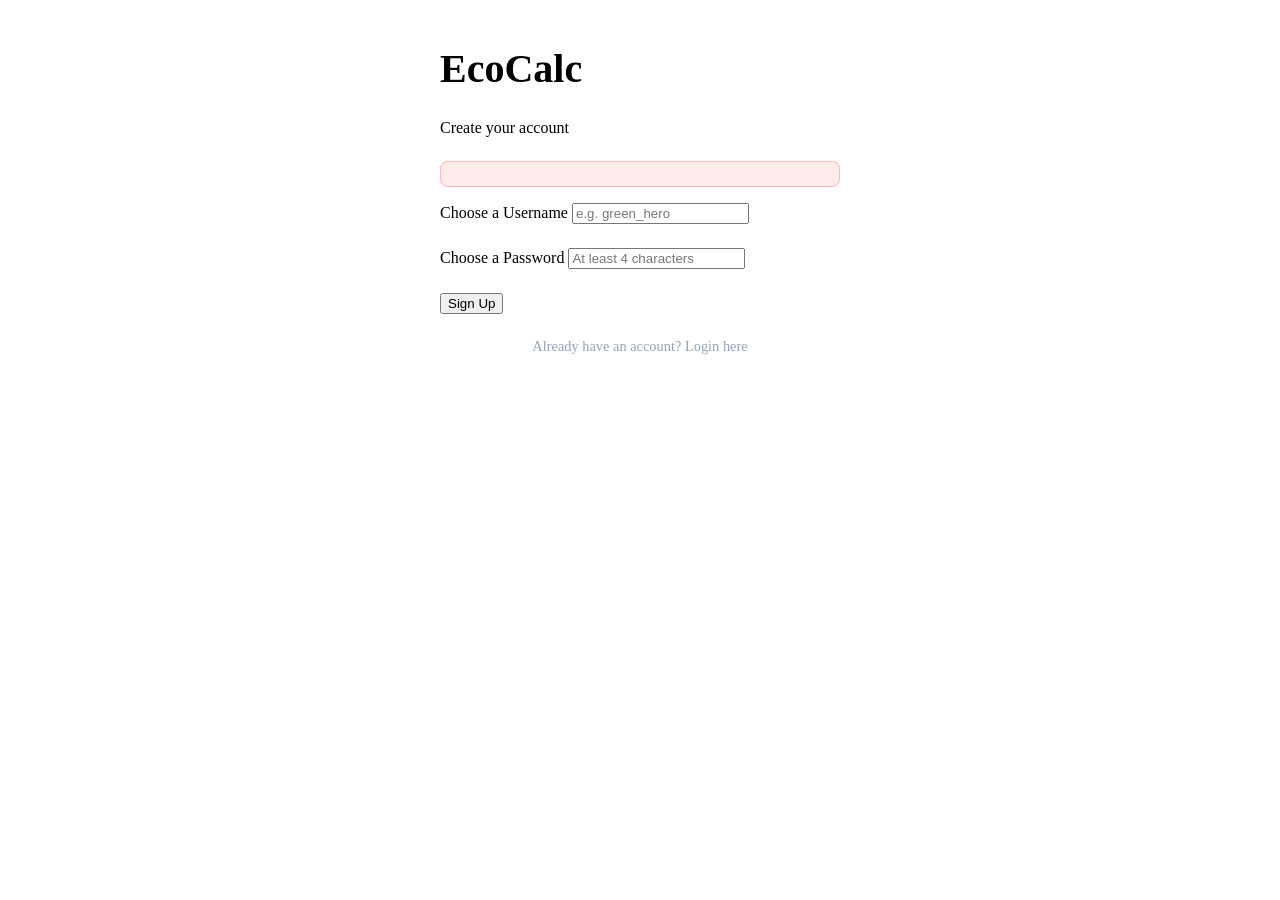
==== signup.html @ e7122d2a "Initial upload" ====
<!DOCTYPE html>
<html lang="en">
<head>
    <meta charset="UTF-8">
    <meta name="viewport" content="width=device-width, initial-scale=1.0">
    <title>EcoCalc - Sign Up</title>
    <link href="https://fonts.googleapis.com/css2?family=Outfit:wght@300;400;600;700&display=swap" rel="stylesheet">
    <link rel="stylesheet" href="static/css/style.css">
    <style>
        .login-container {
            max-width: 400px;
            margin: 0 auto;
            margin-top: 5vh;
        }
        .error-message {
            color: #ef4444;
            background: rgba(239, 68, 68, 0.1);
            border: 1px solid rgba(239, 68, 68, 0.3);
            padding: 0.75rem;
            border-radius: 8px;
            margin-bottom: 1rem;
            text-align: center;
            font-size: 0.95rem;
        }
    </style>
</head>
<body>
    <div class="background-blobs">
        <div class="blob blob-1"></div>
        <div class="blob blob-2"></div>
    </div>

    <main class="container login-container">
        <div class="glass-card">
            <header class="header" style="margin-bottom: 1.5rem;">
                <h1 style="font-size: 2.5rem;">EcoCalc</h1>
                <p>Create your account</p>
            </header>

            <div id="error-box" class="error-message hidden"></div>

            <form id="signup-form">
                <div class="form-group" style="margin-bottom: 1.5rem;">
                    <div class="input-field">
                        <label for="username">Choose a Username</label>
                        <input type="text" id="username" name="username" required placeholder="e.g. green_hero">
                    </div>
                </div>
                
                <div class="form-group" style="margin-bottom: 1.5rem;">
                    <div class="input-field">
                        <label for="password">Choose a Password</label>
                        <input type="password" id="password" name="password" required placeholder="At least 4 characters">
                    </div>
                </div>

                <button type="submit" class="submit-btn">Sign Up</button>
            </form>
            
            <div style="text-align: center; margin-top: 1.5rem;">
                <p style="color: #94a3b8; font-size: 0.9rem;">Already have an account? <a href="login.html" style="color: var(--primary); text-decoration: none;">Login here</a></p>
            </div>
        </div>
    </main>
    <script src="static/js/signup.js"></script>
</body>
</html>
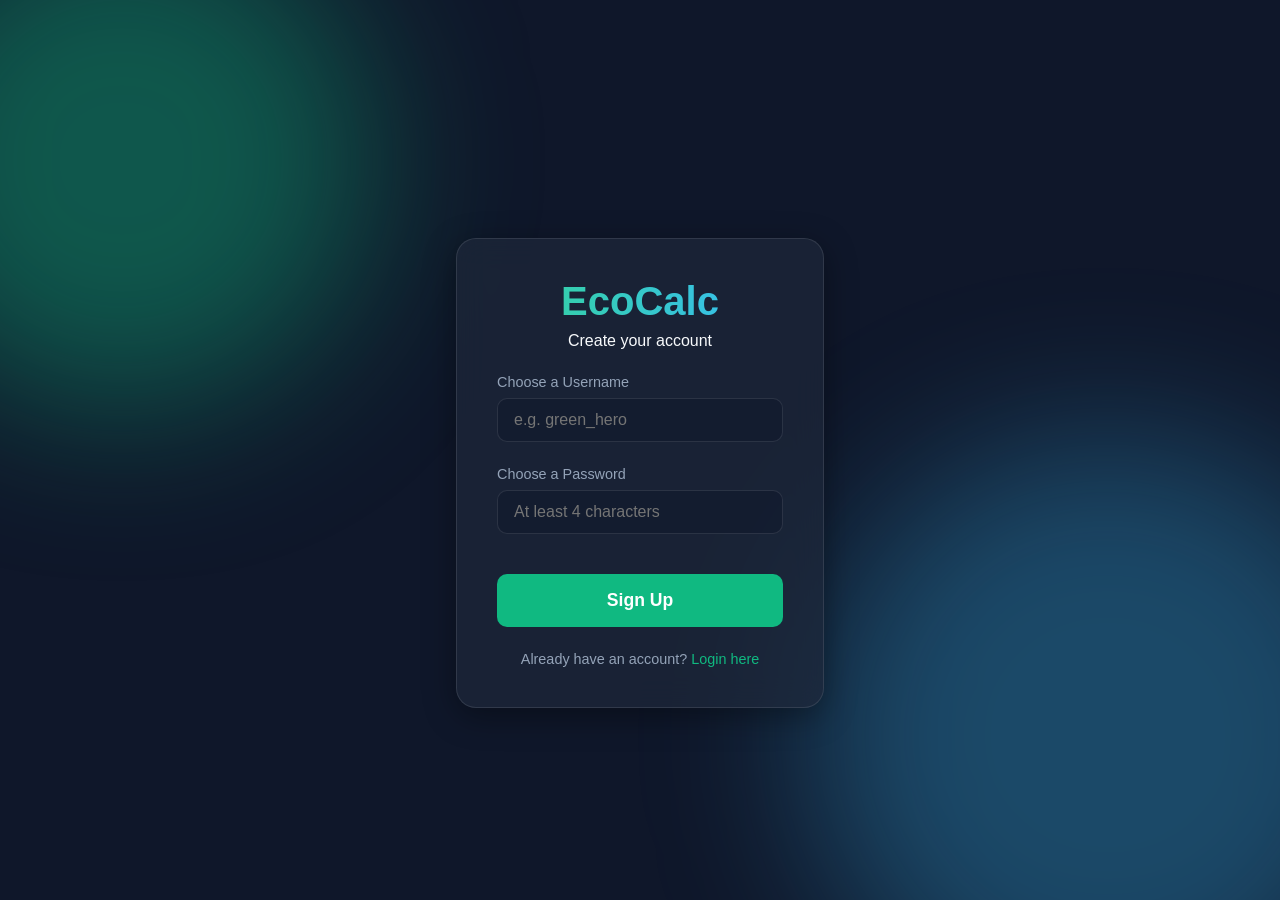
==== commit ac6cf221: "Update signup.html" ====
--- a/signup.html
+++ b/signup.html
@@ -5,7 +5,7 @@
     <meta name="viewport" content="width=device-width, initial-scale=1.0">
     <title>EcoCalc - Sign Up</title>
     <link href="https://fonts.googleapis.com/css2?family=Outfit:wght@300;400;600;700&display=swap" rel="stylesheet">
-    <link rel="stylesheet" href="static/css/style.css">
+    <link rel="stylesheet" href="style.css">
     <style>
         .login-container {
             max-width: 400px;
--- a/style.css
+++ b/style.css
@@ -0,0 +1,289 @@
+:root {
+    --bg-color: #0f172a;
+    --text-color: #f8fafc;
+    --primary: #10b981;
+    --primary-hover: #059669;
+    --glass-bg: rgba(30, 41, 59, 0.7);
+    --glass-border: rgba(255, 255, 255, 0.1);
+    --card-shadow: 0 8px 32px 0 rgba(0, 0, 0, 0.37);
+    --blob-1: rgba(16, 185, 129, 0.4);
+    --blob-2: rgba(56, 189, 248, 0.3);
+}
+
+* {
+    margin: 0;
+    padding: 0;
+    box-sizing: border-box;
+    font-family: 'Outfit', sans-serif;
+}
+
+body {
+    background-color: var(--bg-color);
+    color: var(--text-color);
+    min-height: 100vh;
+    display: flex;
+    justify-content: center;
+    align-items: center;
+    overflow-x: hidden;
+    position: relative;
+    padding: 2rem 0;
+}
+
+.background-blobs {
+    position: fixed;
+    width: 100vw;
+    height: 100vh;
+    top: 0;
+    left: 0;
+    overflow: hidden;
+    z-index: -1;
+}
+
+.blob {
+    position: absolute;
+    filter: blur(80px);
+    border-radius: 50%;
+    animation: float 10s ease-in-out infinite alternate;
+}
+
+.blob-1 {
+    width: 40vw;
+    height: 40vw;
+    max-width: 500px;
+    max-height: 500px;
+    background: var(--blob-1);
+    top: -10%;
+    left: -10%;
+}
+
+.blob-2 {
+    width: 50vw;
+    height: 50vw;
+    max-width: 600px;
+    max-height: 600px;
+    background: var(--blob-2);
+    bottom: -15%;
+    right: -10%;
+    animation-delay: -5s;
+}
+
+@keyframes float {
+    0% { transform: translate(0, 0) scale(1); }
+    100% { transform: translate(30px, 30px) scale(1.05); }
+}
+
+.container {
+    width: 100%;
+    max-width: 700px;
+    padding: 1rem;
+    z-index: 1;
+}
+
+.header {
+    text-align: center;
+    margin-bottom: 2rem;
+}
+
+.header h1 {
+    font-size: 3rem;
+    font-weight: 700;
+    background: linear-gradient(to right, #34d399, #38bdf8);
+    -webkit-background-clip: text;
+    -webkit-text-fill-color: transparent;
+    margin-bottom: 0.5rem;
+}
+
+.glass-card {
+    background: var(--glass-bg);
+    backdrop-filter: blur(16px);
+    -webkit-backdrop-filter: blur(16px);
+    border: 1px solid var(--glass-border);
+    border-radius: 20px;
+    padding: 2.5rem;
+    box-shadow: var(--card-shadow);
+    transition: transform 0.3s ease, opacity 0.5s ease;
+}
+
+.hidden {
+    display: none !important;
+}
+
+.form-group {
+    margin-bottom: 2rem;
+}
+
+.form-group h2 {
+    font-size: 1.2rem;
+    margin-bottom: 1rem;
+    display: flex;
+    align-items: center;
+    gap: 0.5rem;
+    color: #cbd5e1;
+}
+
+.input-grid {
+    display: grid;
+    grid-template-columns: repeat(auto-fit, minmax(180px, 1fr));
+    gap: 1.5rem;
+}
+
+.input-field {
+    display: flex;
+    flex-direction: column;
+}
+
+.input-field.full-width {
+    grid-column: 1 / -1;
+}
+
+label {
+    font-size: 0.9rem;
+    margin-bottom: 0.5rem;
+    color: #94a3b8;
+}
+
+input, select {
+    background: rgba(15, 23, 42, 0.5);
+    border: 1px solid rgba(255, 255, 255, 0.1);
+    border-radius: 10px;
+    padding: 0.75rem 1rem;
+    color: white;
+    font-size: 1rem;
+    transition: all 0.3s ease;
+}
+
+input:focus, select:focus {
+    outline: none;
+    border-color: var(--primary);
+    box-shadow: 0 0 0 2px rgba(16, 185, 129, 0.2);
+}
+
+select option {
+    background: var(--bg-color);
+    color: white;
+}
+
+button {
+    width: 100%;
+    padding: 1rem;
+    border: none;
+    border-radius: 10px;
+    font-size: 1.1rem;
+    font-weight: 600;
+    cursor: pointer;
+    transition: all 0.3s ease;
+}
+
+.submit-btn {
+    background: var(--primary);
+    color: white;
+    margin-top: 1rem;
+}
+
+.submit-btn:hover {
+    background: var(--primary-hover);
+    transform: translateY(-2px);
+    box-shadow: 0 4px 12px rgba(16, 185, 129, 0.3);
+}
+
+.results-section {
+    text-align: center;
+    animation: slideUp 0.5s ease-out;
+}
+
+@keyframes slideUp {
+    from { opacity: 0; transform: translateY(20px); }
+    to { opacity: 1; transform: translateY(0); }
+}
+
+.results-section h2 {
+    color: #cbd5e1;
+    margin-bottom: 1.5rem;
+}
+
+.total-score {
+    font-size: 4rem;
+    font-weight: 700;
+    color: var(--primary);
+    margin-bottom: 2rem;
+    display: flex;
+    justify-content: center;
+    align-items: baseline;
+    gap: 0.5rem;
+}
+
+.total-score .unit {
+    font-size: 1.5rem;
+    color: #94a3b8;
+    font-weight: 400;
+}
+
+.breakdown {
+    display: flex;
+    flex-direction: column;
+    gap: 1rem;
+    margin-bottom: 2rem;
+    background: rgba(0, 0, 0, 0.2);
+    border-radius: 12px;
+    padding: 1.5rem;
+}
+
+.breakdown-item {
+    display: flex;
+    justify-content: space-between;
+    align-items: center;
+    padding-bottom: 0.5rem;
+    border-bottom: 1px solid rgba(255, 255, 255, 0.05);
+}
+
+.breakdown-item:last-child {
+    border-bottom: none;
+    padding-bottom: 0;
+}
+
+.breakdown-item .label {
+    color: #94a3b8;
+}
+
+.breakdown-item .value {
+    font-weight: 600;
+    color: #f8fafc;
+}
+
+.reset-btn {
+    background: transparent;
+    border: 1px solid var(--primary);
+    color: var(--primary);
+}
+
+.reset-btn:hover {
+    background: rgba(16, 185, 129, 0.1);
+}
+
+/* Loading state */
+.submit-btn.loading {
+    position: relative;
+    color: transparent;
+}
+.submit-btn.loading::after {
+    content: "";
+    position: absolute;
+    width: 20px;
+    height: 20px;
+    top: calc(50% - 10px);
+    left: calc(50% - 10px);
+    border: 2px solid rgba(255,255,255,0.5);
+    border-top-color: white;
+    border-radius: 50%;
+    animation: spin 1s linear infinite;
+}
+
+@keyframes spin {
+    to { transform: rotate(360deg); }
+}
+
+@media (max-width: 600px) {
+    .header h1 { font-size: 2.5rem; }
+    .glass-card { padding: 1.5rem; }
+    .total-score { font-size: 3rem; }
+}
